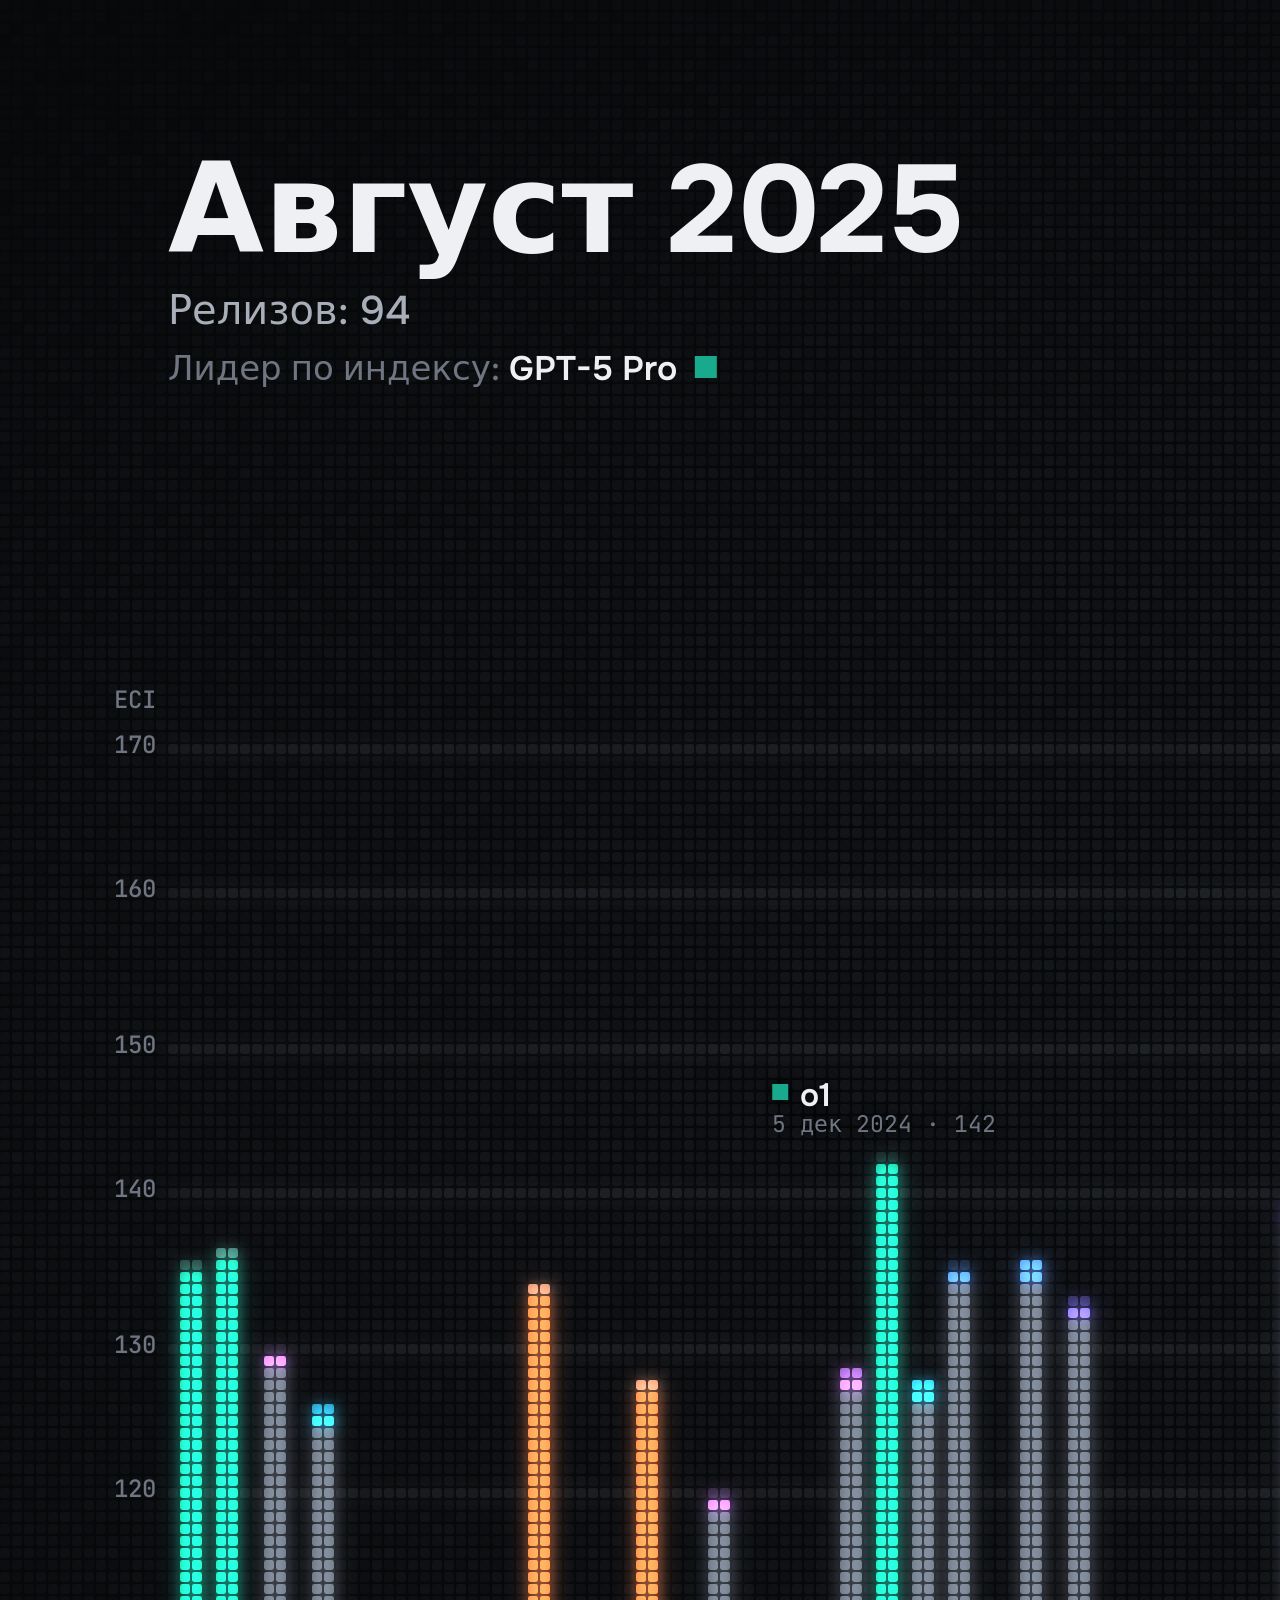
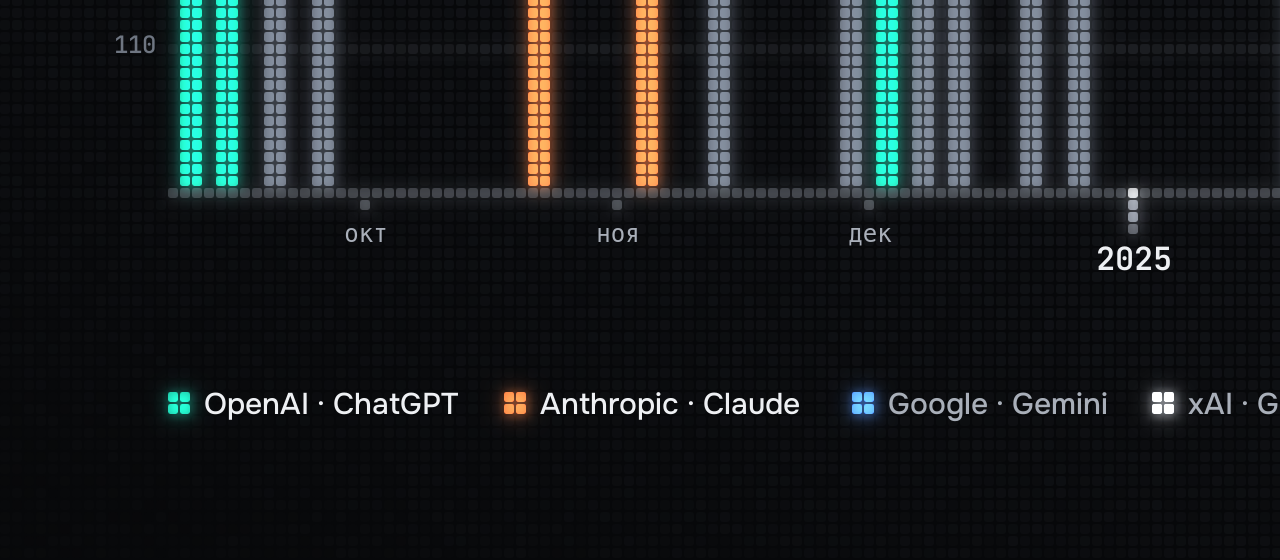
==== tools/frame.html @ 163517d7 "Табло ИИ-релизов: пиксельная анимация 16:9 с пультом и экспортом 4K - Движок (js/engine.js): сцена с" ====
<!doctype html>
<html lang="ru"><head><meta charset="utf-8"><title>frame</title>
<link rel="stylesheet" href="../css/fonts.css">
<style>html,body{margin:0;background:#07080a}canvas{display:block}</style>
</head><body>
<canvas id="c"></canvas>
<script src="../js/data.js"></script>
<script src="../js/engine.js"></script>
<script>
// Отладочный рендер одного кадра: ?day=2025-08-07&grid=12&span=420
(async function () {
  const q = new URLSearchParams(location.search);
  await Promise.all(['400','500','600','700'].map(w => document.fonts.load(w + ' 40px Onest'))
    .concat(['400','500','600'].map(w => document.fonts.load(w + ' 30px "JetBrains Mono"'))));
  const T = window.Tablo;
  const tl = new T.Timeline(window.TABLO_DATA);
  const sim = new T.Sim(tl);
  const rnd = new T.Renderer(tl);
  const grid = +(q.get('grid') || 12);
  const cols = 3840 / grid, rows = 2160 / grid, pitch = +(q.get('pitch') || grid);
  const c = document.getElementById('c');
  c.width = cols * pitch; c.height = rows * pitch;
  const ctx = c.getContext('2d');
  const enabled = {};
  const only = q.get('only');
  for (const co of tl.companies) enabled[co.id] = only ? co.main : true;
  const target = T.dayOf(q.get('day') || '2025-08-10');
  const hidden = Object.fromEntries(tl.releases.filter(r => r.defaultHidden).map(r => [r.id, true]));
  const ctl = { now: tl.start, span: +(q.get('span') || 420), cam: 'follow', enabled, hidden, labels: true, scale: true, frontier: true, heights: q.get('heights') || 'score', others: q.get('others') || 'muted', focus: q.get('focus') || null, snap: true };
  // прогоняем время до нужной даты, чтобы анимации «устоялись»
  for (let d = tl.start; d <= target; d += 2) { ctl.now = d; sim.step(0.05, ctl); }
  ctl.now = target; ctl.snap = true;
  for (let i = 0; i < 60; i++) sim.step(0.05, ctl);
  for (let i = 0; i < 24; i++) { sim.step(0.05, ctl); rnd.draw(ctx, sim, ctl, cols, rows, pitch); }
  const t0 = performance.now();
  for (let i = 0; i < 5; i++) { sim.step(0.04, ctl); rnd.draw(ctx, sim, ctl, cols, rows, pitch); }
  window.__drawMs = (performance.now() - t0) / 5;
  window.__ready = true;
})();
</script>
</body></html>
---- css/fonts.css ----
/* Onest и JetBrains Mono (SIL OFL 1.1) — локальные файлы, чтобы кадры рендерились одинаково везде */
@font-face { font-family: "Onest"; font-style: normal; font-display: swap; font-weight: 100 900;
  src: url("../fonts/onest-cyrillic-wght-normal.woff2") format("woff2-variations");
  unicode-range: U+0301, U+0400-045F, U+0490-0491, U+04B0-04B1, U+2116; }
@font-face { font-family: "Onest"; font-style: normal; font-display: swap; font-weight: 100 900;
  src: url("../fonts/onest-latin-wght-normal.woff2") format("woff2-variations");
  unicode-range: U+0000-00FF, U+0131, U+0152-0153, U+02BB-02BC, U+02C6, U+02DA, U+02DC, U+0304, U+0308, U+0329, U+2000-206F, U+20AC, U+2122, U+2191, U+2193, U+2212, U+2215, U+FEFF, U+FFFD; }
@font-face { font-family: "JetBrains Mono"; font-style: normal; font-display: swap; font-weight: 100 800;
  src: url("../fonts/jetbrains-mono-cyrillic-wght-normal.woff2") format("woff2-variations");
  unicode-range: U+0301, U+0400-045F, U+0490-0491, U+04B0-04B1, U+2116; }
@font-face { font-family: "JetBrains Mono"; font-style: normal; font-display: swap; font-weight: 100 800;
  src: url("../fonts/jetbrains-mono-latin-wght-normal.woff2") format("woff2-variations");
  unicode-range: U+0000-00FF, U+0131, U+0152-0153, U+02BB-02BC, U+02C6, U+02DA, U+02DC, U+0304, U+0308, U+0329, U+2000-206F, U+20AC, U+2122, U+2191, U+2193, U+2212, U+2215, U+FEFF, U+FFFD; }
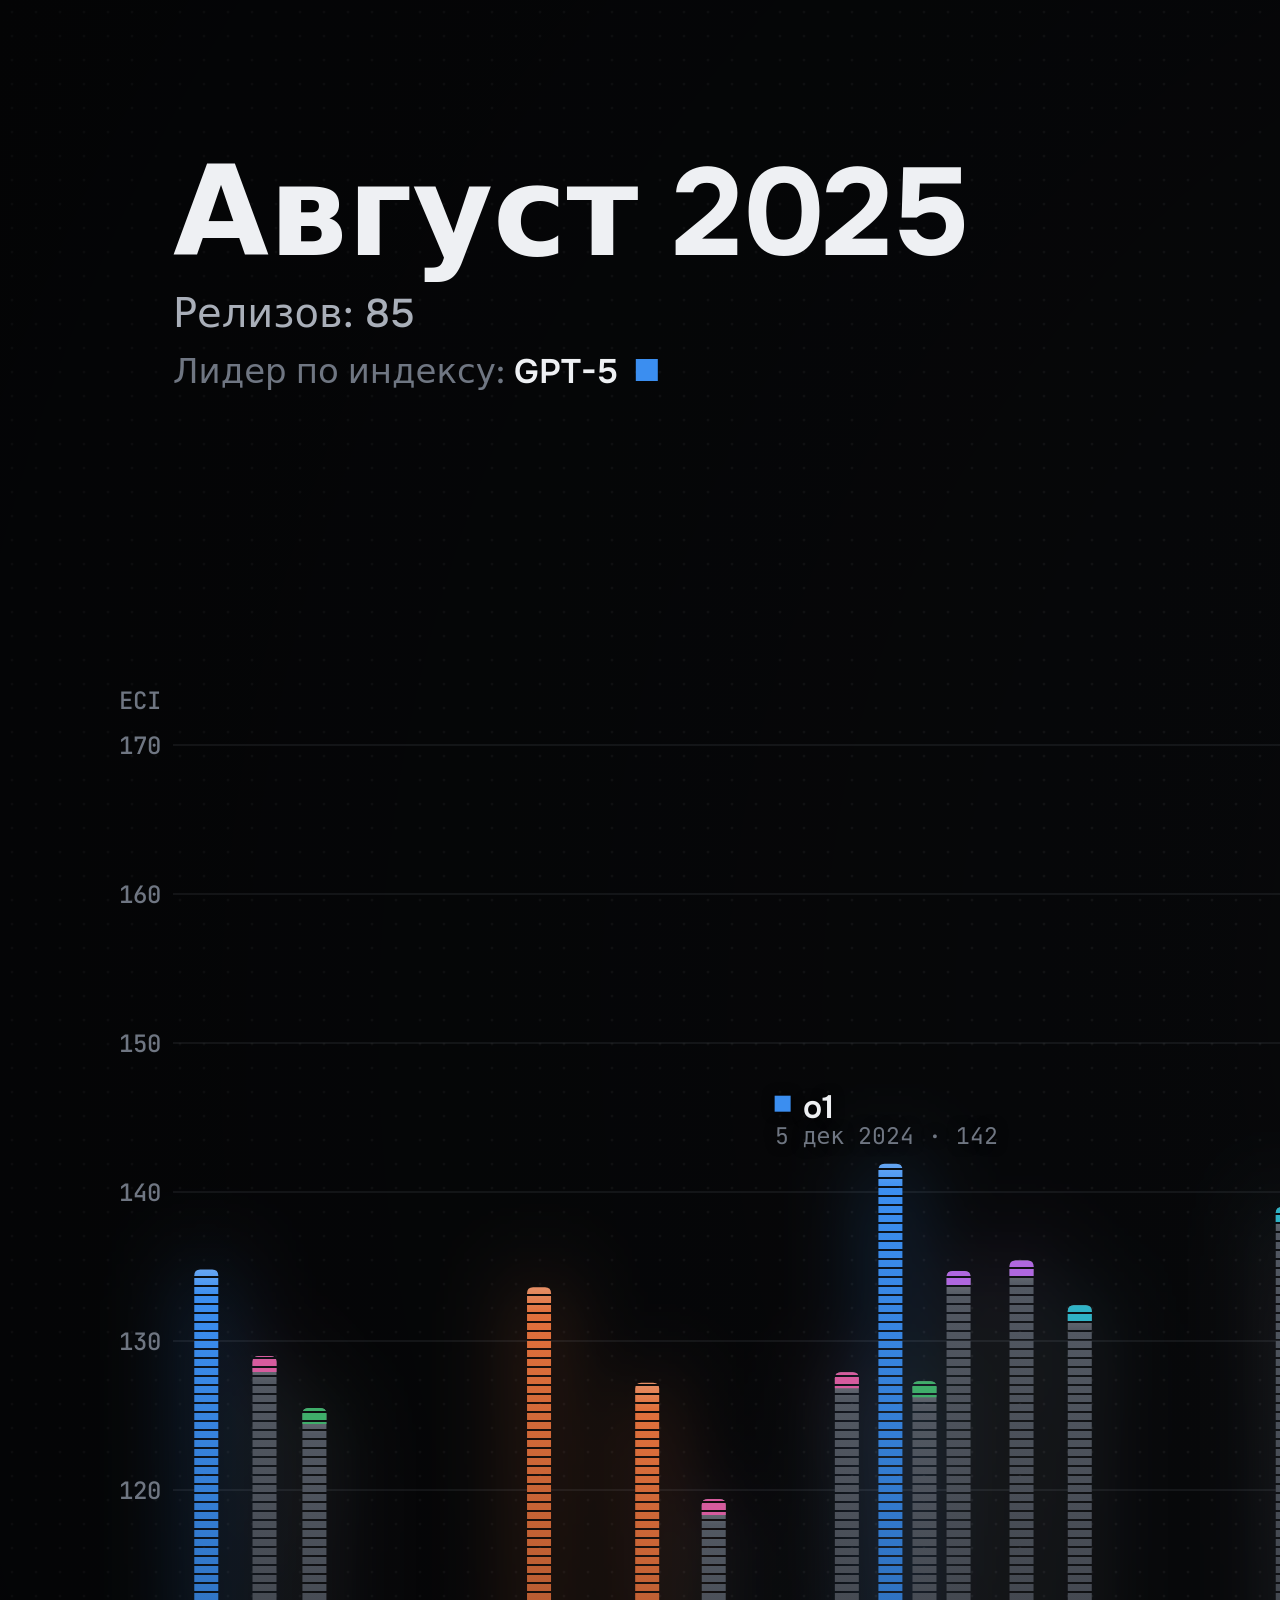
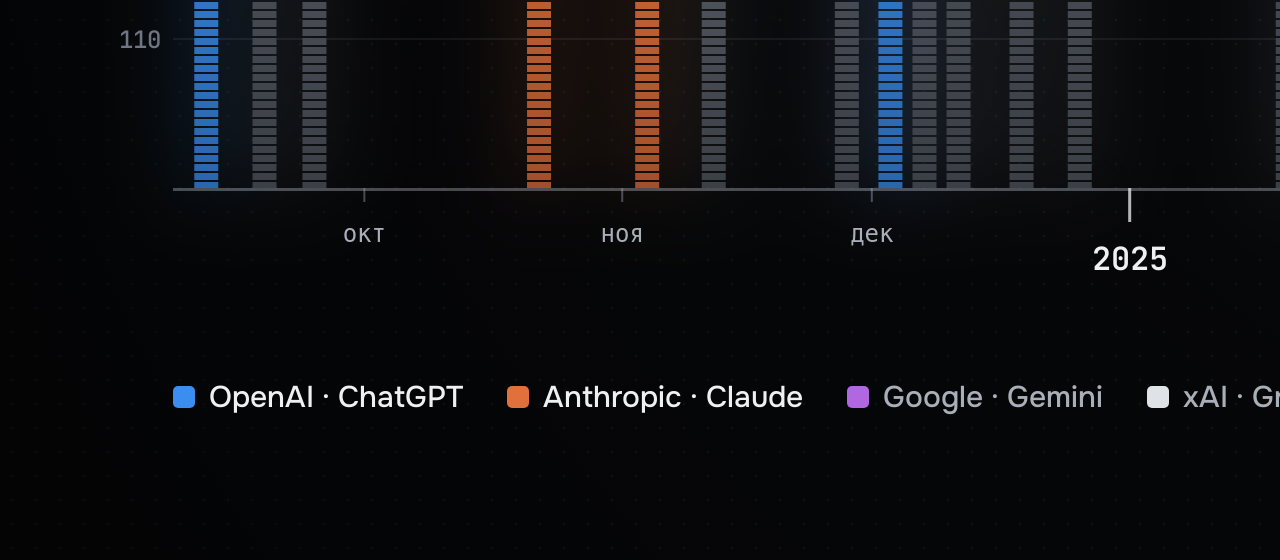
==== commit 842d885a: "Табло: синий OpenAI, равномерное время, один анонс за раз, менее пиксельный стиль - Цвета: OpenAI си" ====
--- a/tools/frame.html
+++ b/tools/frame.html
@@ -7,33 +7,32 @@
 <script src="../js/data.js"></script>
 <script src="../js/engine.js"></script>
 <script>
-// Отладочный рендер одного кадра: ?day=2025-08-07&grid=12&span=420
+// Отладочный кадр 4K: ?day=2025-08-07&style=segments|smooth|pixel&grid=12&span=420&only=1&focus=<id>&heights=equal
 (async function () {
   const q = new URLSearchParams(location.search);
-  await Promise.all(['400','500','600','700'].map(w => document.fonts.load(w + ' 40px Onest'))
-    .concat(['400','500','600'].map(w => document.fonts.load(w + ' 30px "JetBrains Mono"'))));
+  await Promise.all(['400', '500', '600', '700'].map((w) => document.fonts.load(w + ' 40px Onest'))
+    .concat(['400', '500', '600'].map((w) => document.fonts.load(w + ' 30px "JetBrains Mono"'))));
   const T = window.Tablo;
   const tl = new T.Timeline(window.TABLO_DATA);
   const sim = new T.Sim(tl);
   const rnd = new T.Renderer(tl);
-  const grid = +(q.get('grid') || 12);
-  const cols = 3840 / grid, rows = 2160 / grid, pitch = +(q.get('pitch') || grid);
   const c = document.getElementById('c');
-  c.width = cols * pitch; c.height = rows * pitch;
+  c.width = 3840; c.height = 2160;
   const ctx = c.getContext('2d');
   const enabled = {};
-  const only = q.get('only');
-  for (const co of tl.companies) enabled[co.id] = only ? co.main : true;
+  const only = q.get('only') === '1';
+  for (const co of tl.companies) enabled[co.id] = only ? !!co.main : true;
+  const hidden = Object.fromEntries(tl.releases.filter((r) => r.defaultHidden).map((r) => [r.id, true]));
   const target = T.dayOf(q.get('day') || '2025-08-10');
-  const hidden = Object.fromEntries(tl.releases.filter(r => r.defaultHidden).map(r => [r.id, true]));
-  const ctl = { now: tl.start, span: +(q.get('span') || 420), cam: 'follow', enabled, hidden, labels: true, scale: true, frontier: true, heights: q.get('heights') || 'score', others: q.get('others') || 'muted', focus: q.get('focus') || null, snap: true };
-  // прогоняем время до нужной даты, чтобы анимации «устоялись»
+  const ctl = { now: tl.start, span: +(q.get('span') || 420), cam: 'follow', enabled, hidden, labels: true, scale: true, frontier: true,
+    heights: q.get('heights') || 'score', others: q.get('others') || 'muted', focus: q.get('focus') || null,
+    style: q.get('style') || 'segments', grid: +(q.get('grid') || 12), labelCount: 12, snap: true };
   for (let d = tl.start; d <= target; d += 2) { ctl.now = d; sim.step(0.05, ctl); }
-  ctl.now = target; ctl.snap = true;
+  ctl.now = target;
   for (let i = 0; i < 60; i++) sim.step(0.05, ctl);
-  for (let i = 0; i < 24; i++) { sim.step(0.05, ctl); rnd.draw(ctx, sim, ctl, cols, rows, pitch); }
+  for (let i = 0; i < 24; i++) { sim.step(0.05, ctl); rnd.draw(ctx, sim, ctl, c.width, c.height); }
   const t0 = performance.now();
-  for (let i = 0; i < 5; i++) { sim.step(0.04, ctl); rnd.draw(ctx, sim, ctl, cols, rows, pitch); }
+  for (let i = 0; i < 5; i++) { sim.step(0.04, ctl); rnd.draw(ctx, sim, ctl, c.width, c.height); }
   window.__drawMs = (performance.now() - t0) / 5;
   window.__ready = true;
 })();
